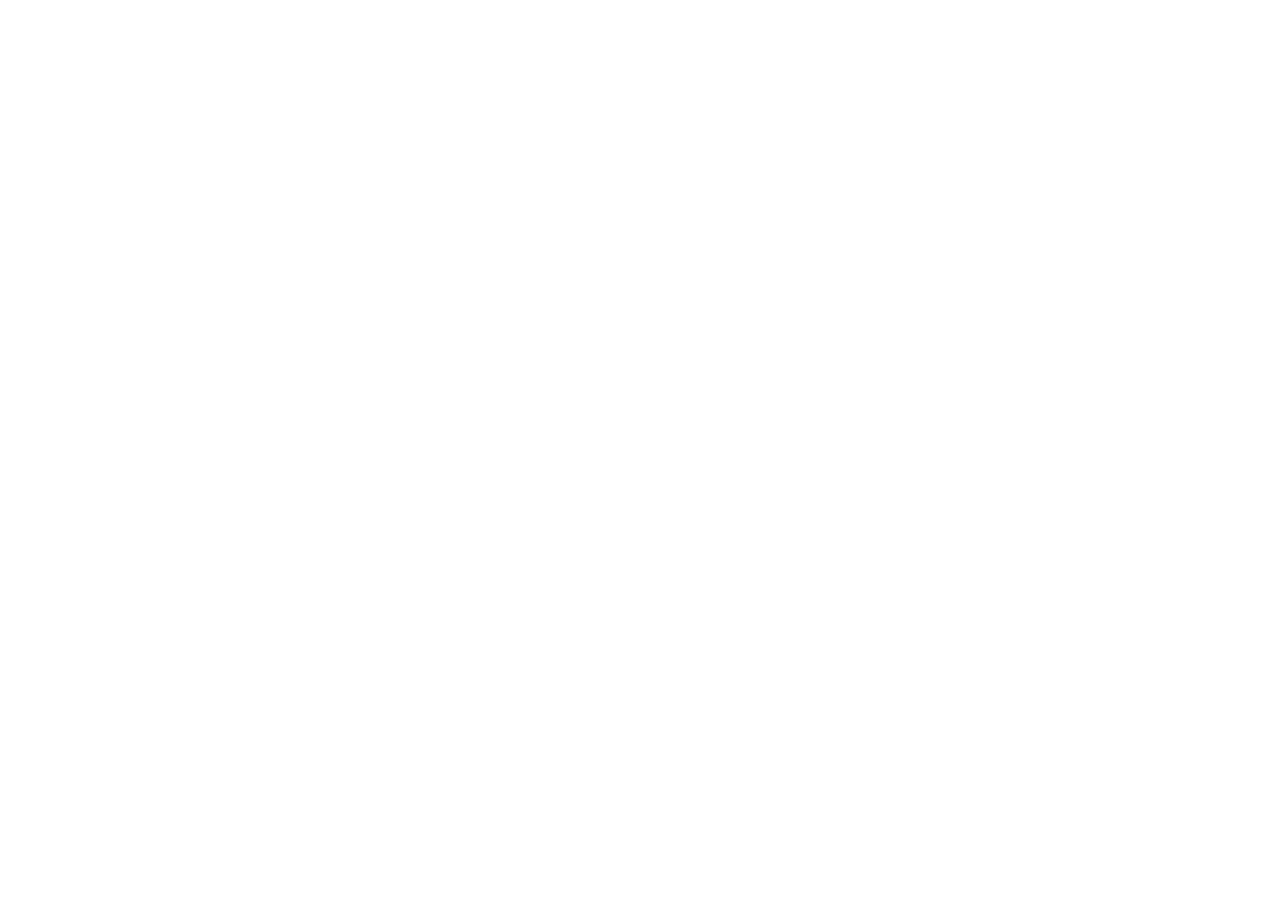
==== page/about.html @ e8436895 "tayyor fayl" ====
<!DOCTYPE html>
<html lang="en">
<head>
    <meta charset="UTF-8">
    <meta http-equiv="X-UA-Compatible" content="IE=edge">
    <meta name="viewport" content="width=device-width, initial-scale=1.0">
    <title>about</title>
    <link rel="stylesheet" href="../css/normalize.css">
    <link rel="stylesheet" href="../css/global.css">
    <link rel="stylesheet" href="../css/about.css">
</head>
<body>
    
</body>
</html>
---- css/global.css ----
/* barlow-regular - latin */
@font-face {
    font-display: swap;
    /* Check https://developer.mozilla.org/en-US/docs/Web/CSS/@font-face/font-display for other options. */
    font-family: 'Barlow';
    font-style: normal;
    font-weight: 400;
    src: url('../fonts/barlow-v12-latin-regular.woff2') format('woff2');
    /* Chrome 36+, Opera 23+, Firefox 39+, Safari 12+, iOS 10+ */
}

/* barlow-700 - latin */
@font-face {
    font-display: swap;
    /* Check https://developer.mozilla.org/en-US/docs/Web/CSS/@font-face/font-display for other options. */
    font-family: 'Barlow';
    font-style: normal;
    font-weight: 700;
    src: url('../fonts/barlow-v12-latin-700.woff2') format('woff2');
    /* Chrome 36+, Opera 23+, Firefox 39+, Safari 12+, iOS 10+ */
}
/* fraunces-900 - latin */
@font-face {
    font-display: swap;
    /* Check https://developer.mozilla.org/en-US/docs/Web/CSS/@font-face/font-display for other options. */
    font-family: 'Fraunces';
    font-style: normal;
    font-weight: 900;
    src: url('../fonts/fraunces-v31-latin-900.woff2') format('woff2');
    /* Chrome 36+, Opera 23+, Firefox 39+, Safari 12+, iOS 10+ */
}
*,*::after,*::before {
    margin: 0;
    padding: 0;
    box-sizing: border-box;
}
html {
    height: 100%;
}
a {
    text-decoration: none;
}
ul,ol {
    list-style: none;
}
h1 {
    margin: 0;
}
img {
    display: flex;
    object-fit: cover;
}
body {
    height: 100%;
    display: flex;
    flex-direction: column;
}
main {
    flex-grow: 1;
}
.container {
    width: 100%;
    max-width: 1340px;
    padding-left: 30px;
    padding-right: 30px;
    margin-left: auto;
    margin-right: auto;
}
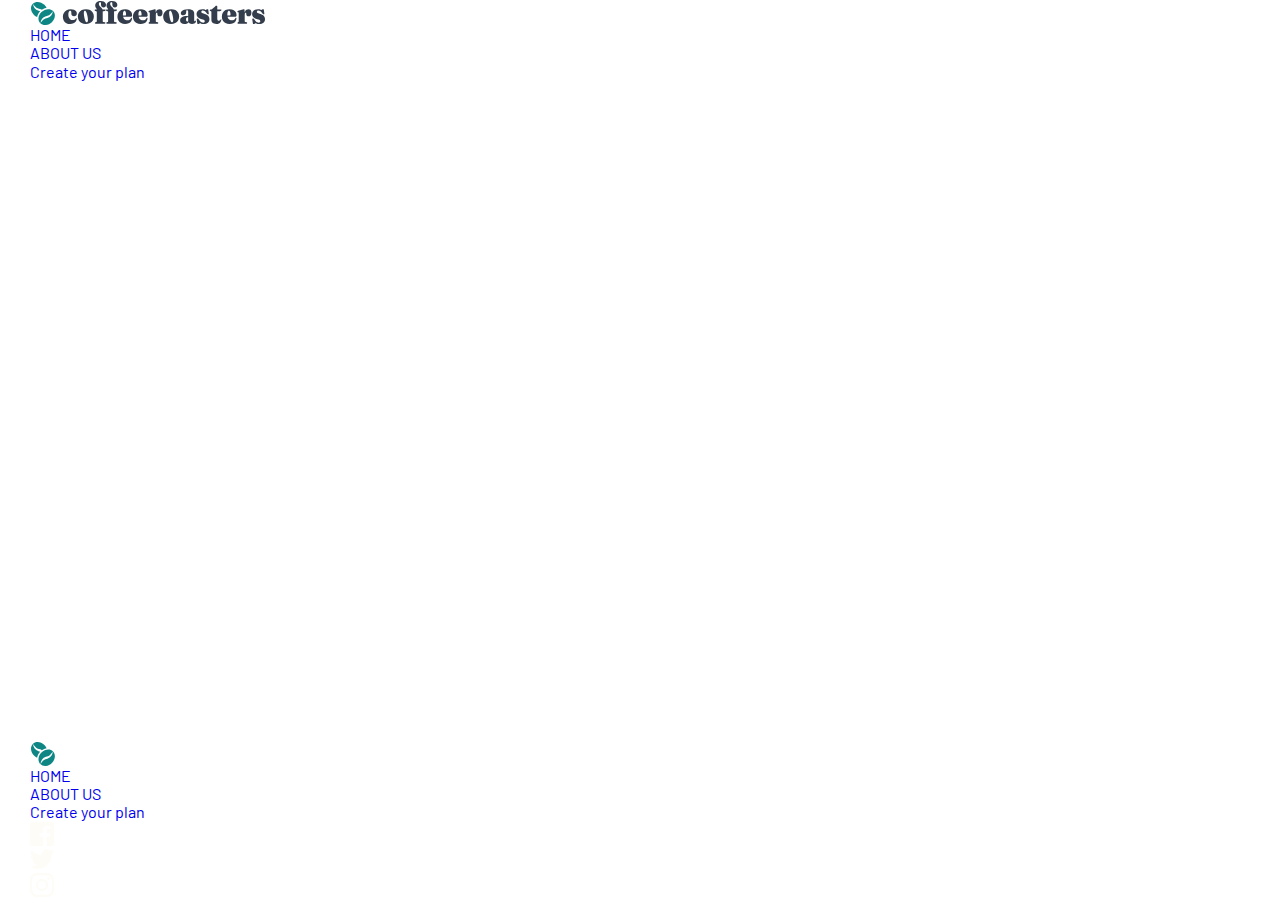
==== commit 36a40c93: "about" ====
--- a/page/about.html
+++ b/page/about.html
@@ -10,6 +10,69 @@
     <link rel="stylesheet" href="../css/about.css">
 </head>
 <body>
+    <div class="header">
+        <div class="header__container container">
+            <div class="site-logo">
+                <img class="site-logo__image" src="../image/shared/desktop/logo.svg" alt=" logo" width="236" height="26">
+            </div>
+            <div class="sitenav">
+                <ul class="sitenav_list">
+                    <li class="sitenav_item">
+                        <a class="sitenav_link " href="./index.html">HOME</a>
+                    </li>
+                    <li class="sitenav_item">
+                        <a class="sitenav_link " href="../page/about.html">ABOUT US</a>
+                    </li>
+                    <li class="sitenav_item">
+                        <a class="sitenav_link" href="../page/subscribe.html">Create your plan</a>
+                    </li>
     
+                </ul>
+            </div>
+        </div>
+    </div>
+    <main></main>
+    <div class="footer">
+        <div class="footer-container container">
+            <div class="site-logo footer-logo">
+                <img class="site-logo__image footer-logo__image" src="../image/shared/desktop/footer-logo.svg" alt=" logo"
+                    width="236" height="26">
+            </div>
+            <div class="sitenav footer-sitenav">
+                <ul class="sitenav_list">
+                    <li class="sitenav_item">
+                        <a class="sitenav_link " href="./index.html">HOME</a>
+                    </li>
+                    <li class="sitenav_item">
+                        <a class="sitenav_link " href="../page/about.html">ABOUT US</a>
+                    </li>
+                    <li class="sitenav_item">
+                        <a class="sitenav_link" href="../page/subscribe.html">Create your plan</a>
+                    </li>
+    
+                </ul>
+            </div>
+            <ul class="footer_socials-list">
+                <li class="footer_socials-item">
+                    <a class="footer_socials-link" href=""><svg xmlns="http://www.w3.org/2000/svg" width="24" height="24">
+                            <path fill="#FEFCF7"
+                                d="M22.675 0H1.325C.593 0 0 .593 0 1.325v21.351C0 23.407.593 24 1.325 24H12.82v-9.294H9.692v-3.622h3.128V8.413c0-3.1 1.893-4.788 4.659-4.788 1.325 0 2.463.099 2.795.143v3.24l-1.918.001c-1.504 0-1.795.715-1.795 1.763v2.313h3.587l-.467 3.622h-3.12V24h6.116c.73 0 1.323-.593 1.323-1.325V1.325C24 .593 23.407 0 22.675 0z" />
+                        </svg></a>
+                </li>
+                <li class="footer_socials-item">
+                    <a class="footer_socials-link" href=""><svg xmlns="http://www.w3.org/2000/svg" width="24" height="20">
+                            <path fill="#FEFCF7"
+                                d="M24 2.557a9.83 9.83 0 01-2.828.775A4.932 4.932 0 0023.337.608a9.864 9.864 0 01-3.127 1.195A4.916 4.916 0 0016.616.248c-3.179 0-5.515 2.966-4.797 6.045A13.978 13.978 0 011.671 1.149a4.93 4.93 0 001.523 6.574 4.903 4.903 0 01-2.229-.616c-.054 2.281 1.581 4.415 3.949 4.89a4.935 4.935 0 01-2.224.084 4.928 4.928 0 004.6 3.419A9.9 9.9 0 010 17.54a13.94 13.94 0 007.548 2.212c9.142 0 14.307-7.721 13.995-14.646A10.025 10.025 0 0024 2.557z" />
+                        </svg></a>
+                </li>
+                <li class="footer_socials-item">
+                    <a class="footer_socials-link" href=""><svg xmlns="http://www.w3.org/2000/svg" width="24" height="24">
+                            <path fill="#FEFCF7"
+                                d="M12 2.163c3.204 0 3.584.012 4.85.07 3.252.148 4.771 1.691 4.919 4.919.058 1.265.069 1.645.069 4.849 0 3.205-.012 3.584-.069 4.849-.149 3.225-1.664 4.771-4.919 4.919-1.266.058-1.644.07-4.85.07-3.204 0-3.584-.012-4.849-.07-3.26-.149-4.771-1.699-4.919-4.92-.058-1.265-.07-1.644-.07-4.849 0-3.204.013-3.583.07-4.849.149-3.227 1.664-4.771 4.919-4.919 1.266-.057 1.645-.069 4.849-.069zM12 0C8.741 0 8.333.014 7.053.072 2.695.272.273 2.69.073 7.052.014 8.333 0 8.741 0 12c0 3.259.014 3.668.072 4.948.2 4.358 2.618 6.78 6.98 6.98C8.333 23.986 8.741 24 12 24c3.259 0 3.668-.014 4.948-.072 4.354-.2 6.782-2.618 6.979-6.98.059-1.28.073-1.689.073-4.948 0-3.259-.014-3.667-.072-4.947-.196-4.354-2.617-6.78-6.979-6.98C15.668.014 15.259 0 12 0zm0 5.838a6.162 6.162 0 100 12.324 6.162 6.162 0 000-12.324zM12 16a4 4 0 110-8 4 4 0 010 8zm6.406-11.845a1.44 1.44 0 100 2.881 1.44 1.44 0 000-2.881z" />
+                        </svg></a>
+                </li>
+            </ul>
+        </div>
+
 </body>
 </html>--- a/css/global.css
+++ b/css/global.css
@@ -54,6 +54,7 @@
     height: 100%;
     display: flex;
     flex-direction: column;
+    font-family: 'Barlow';
 }
 main {
     flex-grow: 1;
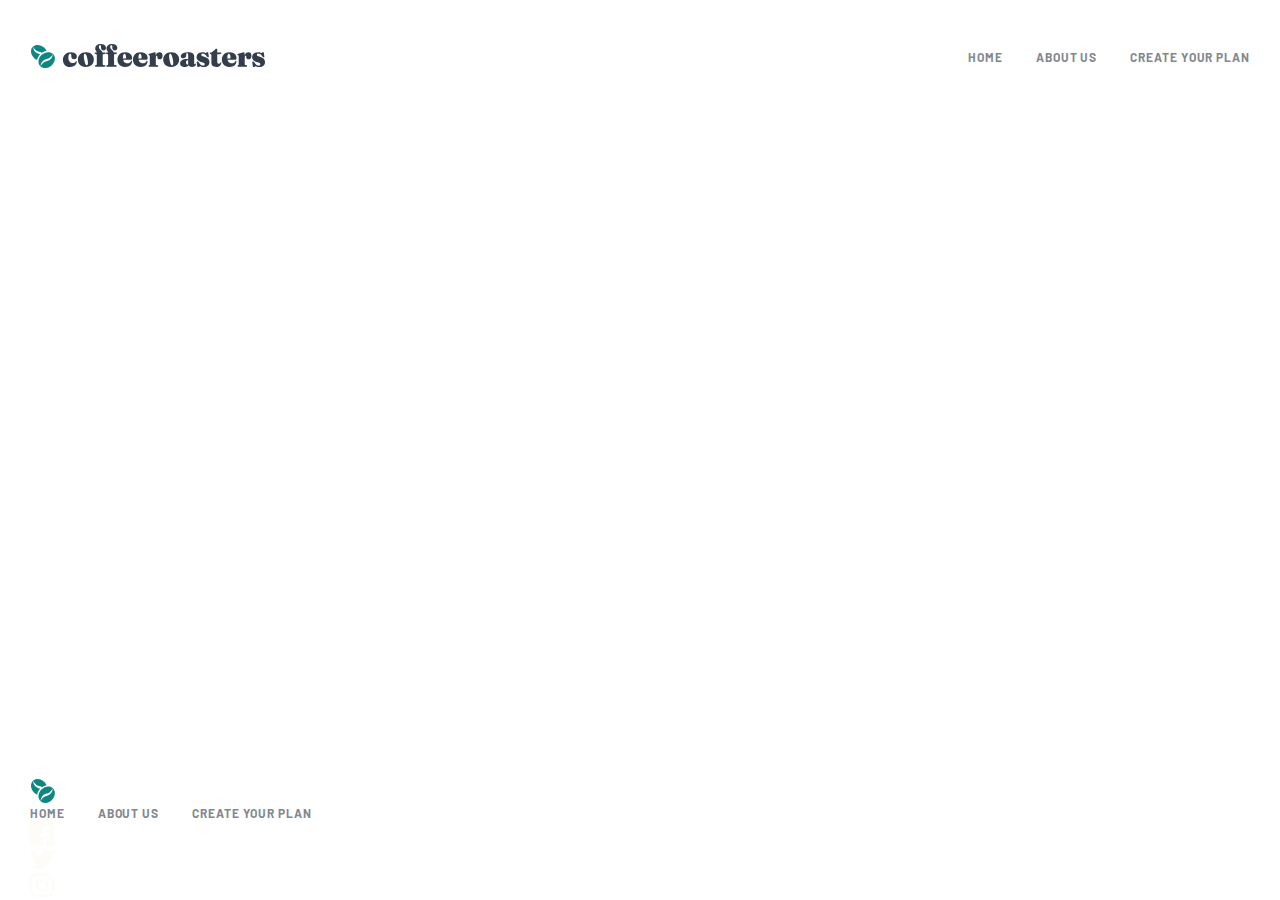
==== commit 2ed7a5b0: "header-hover" ====
--- a/page/about.html
+++ b/page/about.html
@@ -12,13 +12,13 @@
 <body>
     <div class="header">
         <div class="header__container container">
-            <div class="site-logo">
+            <a href="../index.html" class="site-logo">
                 <img class="site-logo__image" src="../image/shared/desktop/logo.svg" alt=" logo" width="236" height="26">
-            </div>
+            </a>
             <div class="sitenav">
                 <ul class="sitenav_list">
                     <li class="sitenav_item">
-                        <a class="sitenav_link " href="./index.html">HOME</a>
+                        <a class="sitenav_link " href="../index.html">HOME</a>
                     </li>
                     <li class="sitenav_item">
                         <a class="sitenav_link " href="../page/about.html">ABOUT US</a>
@@ -41,7 +41,7 @@
             <div class="sitenav footer-sitenav">
                 <ul class="sitenav_list">
                     <li class="sitenav_item">
-                        <a class="sitenav_link " href="./index.html">HOME</a>
+                        <a class="sitenav_link " href="../index.html">HOME</a>
                     </li>
                     <li class="sitenav_item">
                         <a class="sitenav_link " href="../page/about.html">ABOUT US</a>
--- a/css/global.css
+++ b/css/global.css
@@ -1,3 +1,23 @@
+/* VARIABELS */
+:root {
+    --dark-cyan: #0e8784;
+    --dark-grey-blue: #333d4b;
+    --pale-orange: #fdd6ba;
+    --light-cream-bg: #fefcf7;
+    --gray: #83888f;
+    --preferance-bg: #f4f1eb;
+    --button-hover: #66d2cf;
+    --button-disabeled: #e2dedb;
+
+    /* fonts */
+    --title-font-family: "Fraunces", sans-serif;
+    --main-font-family: "Barlow", sans-serif;
+}
+
+
+
+
+
 /* barlow-regular - latin */
 @font-face {
     font-display: swap;
@@ -43,6 +63,33 @@
 ul,ol {
     list-style: none;
 }
+h1,
+h2,
+h3,
+h4 {
+    font-family: var(--title-font-family);
+    font-weight: 900;
+}
+
+h1 {
+    font-size: 72px;
+    line-height: 72px;
+}
+
+h2 {
+    font-size: 40px;
+    line-height: 48px;
+}
+
+h3 {
+    font-size: 32px;
+    line-height: 36px;
+}
+
+h4 {
+    font-size: 24px;
+    line-height: 32px;
+}
 h1 {
     margin: 0;
 }
@@ -66,4 +113,45 @@
     padding-right: 30px;
     margin-left: auto;
     margin-right: auto;
-}+}
+.header {
+    padding: 43px 0;
+}
+/* header start */
+.header__container {
+    display: flex;
+    justify-content: space-between;
+    align-items: center;
+}
+
+
+.site-logo {
+    transition: 0.3s;
+}
+.site-logo:hover {
+    opacity: 0.8;
+}
+
+
+.sitenav {}
+
+.sitenav_list {
+    display: flex;
+    gap: 33px;
+}
+
+.sitenav_item {}
+
+.sitenav_link {
+    color: var(--gray);
+    font-size: 12px;
+        font-weight: 700;
+        line-height: 15px;
+        letter-spacing: 0.923px;
+        text-transform: uppercase;
+        transition: 0.4s;
+}
+.sitenav_link:hover {
+    color: var(--dark-grey-blue);
+}
+/* header end */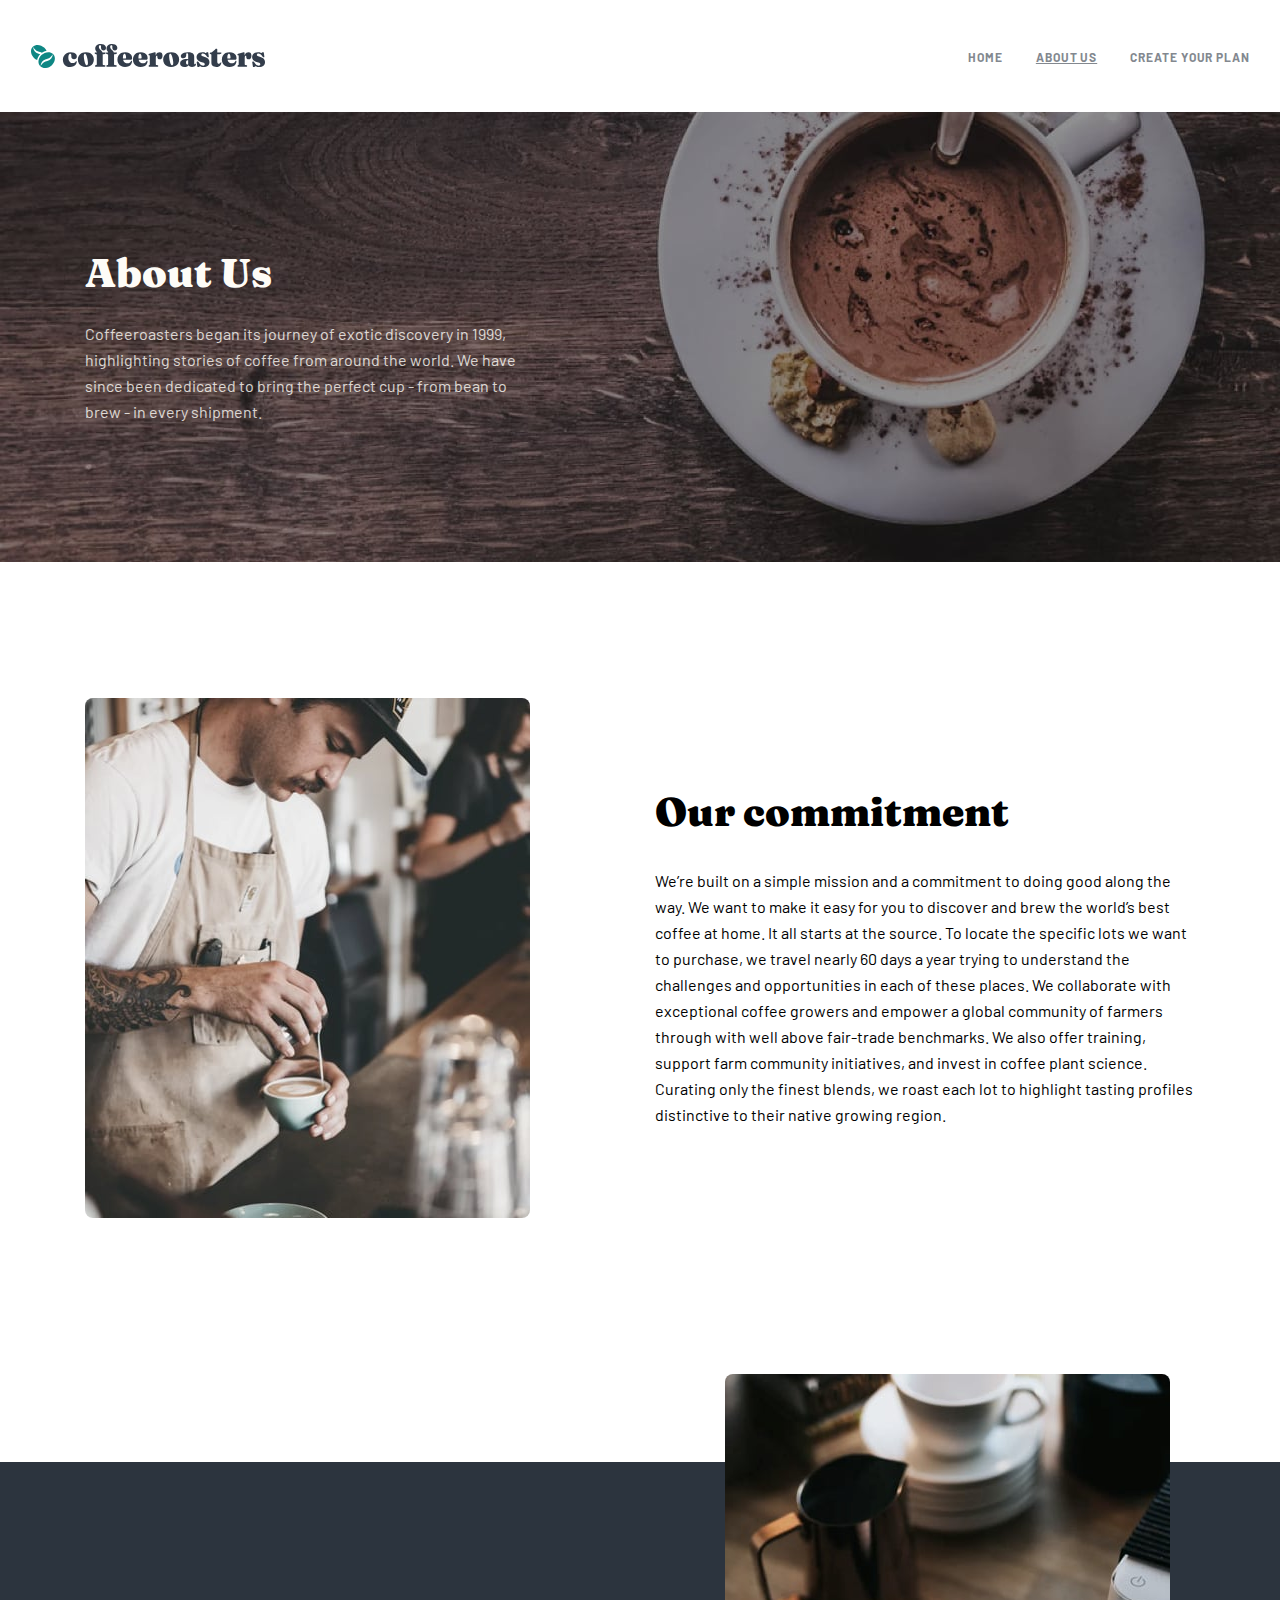
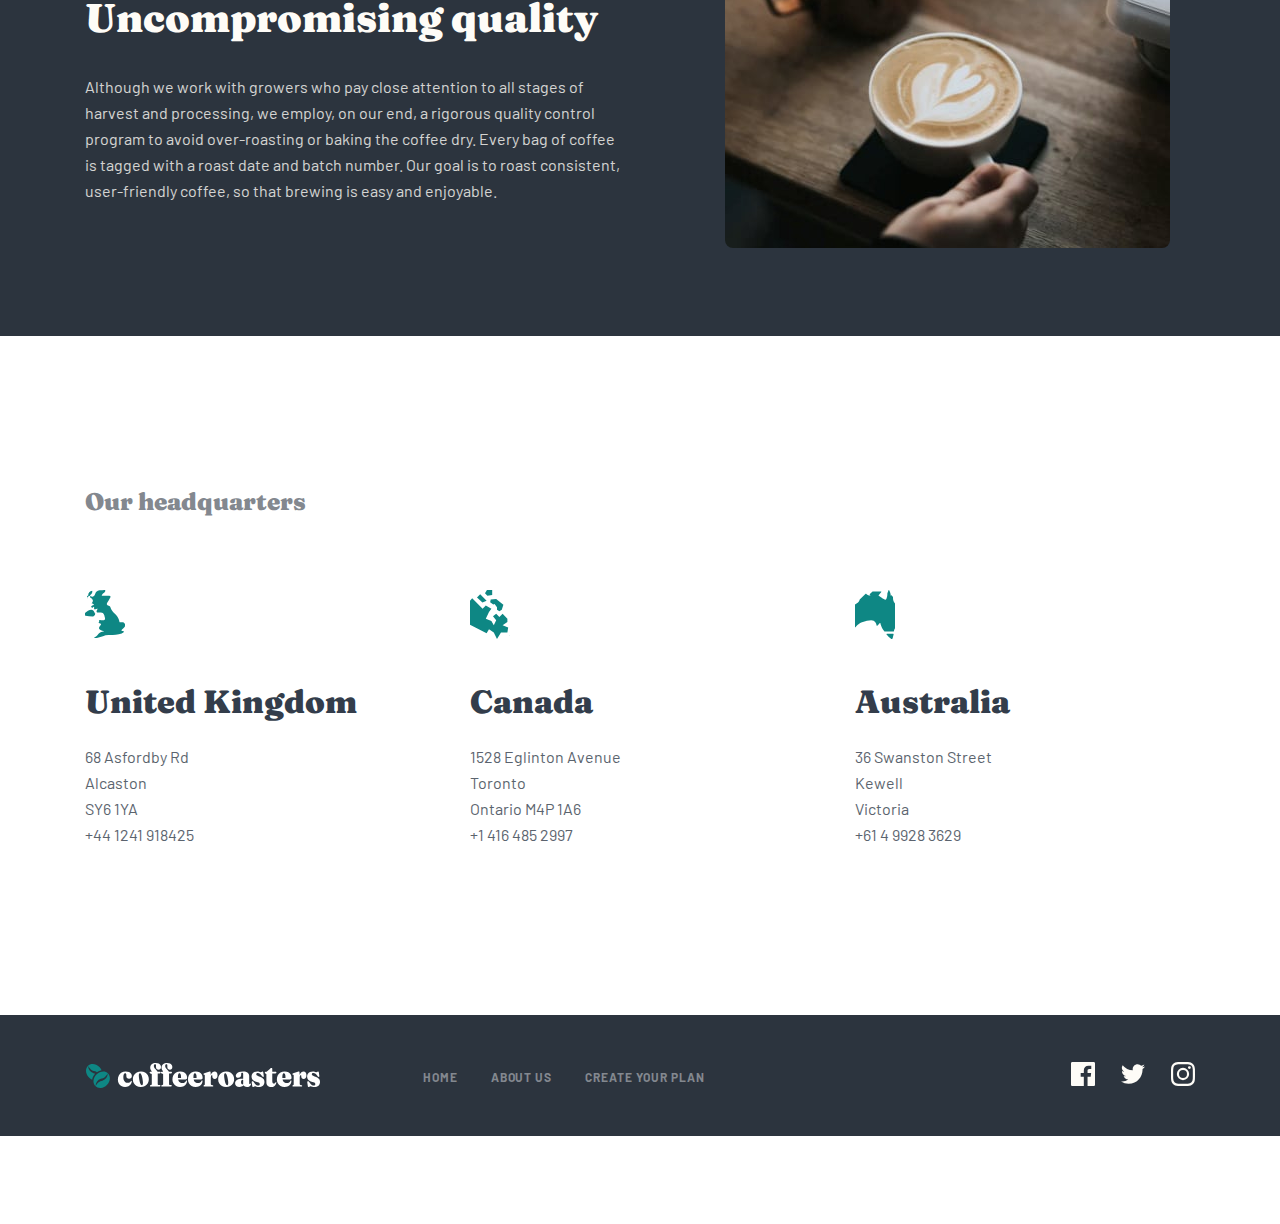
==== commit db5cabd3: "about added" ====
--- a/page/about.html
+++ b/page/about.html
@@ -21,17 +21,88 @@
                         <a class="sitenav_link " href="../index.html">HOME</a>
                     </li>
                     <li class="sitenav_item">
-                        <a class="sitenav_link " href="../page/about.html">ABOUT US</a>
+                        <a class="sitenav_link" id="active" href="./about.html">ABOUT US</a>
                     </li>
                     <li class="sitenav_item">
-                        <a class="sitenav_link" href="../page/subscribe.html">Create your plan</a>
+                        <a class="sitenav_link" href="./subscribe.html">Create your plan</a>
                     </li>
     
                 </ul>
             </div>
         </div>
     </div>
-    <main></main>
+    <main class="main">
+         <section class="hero">
+            <div class="main-hero container">
+                      <div class="hero-content">
+                            <h2 class="hero-titel">About Us</h2>
+                             <p class="hero-description">Coffeeroasters began its journey of exotic discovery in 1999, highlighting stories of
+                             coffee from around the world. We
+                              have since been dedicated to bring the perfect cup -    from bean to brew - in every shipment.</p>
+                       </div>
+        </div>
+    </section>
+    <section class="collection-container container">
+          <img class="collection-image" src="../image/about/desktop/image-commitment.jpg" alt="rasm bor" width="445" height="520">
+          <div class="collection-box">
+            <h2 class="collection-title">Our commitment</h2>
+            <p class="collection-lead">We’re built on a simple mission and a commitment to doing good along the way. We want to make it easy for you to
+            discover and brew the world’s best coffee at home. It all starts at the source. To locate the specific lots we want to
+            purchase, we travel nearly 60 days a year trying to understand the challenges and opportunities in each of these places.
+            We collaborate with exceptional coffee growers and empower a global community of farmers through with well above
+            fair-trade benchmarks. We also offer training, support farm community initiatives, and invest in coffee plant science.
+            Curating only the finest blends, we roast each lot to highlight tasting profiles distinctive to their native growing
+            region.</p>
+          </div>
+    </section>
+    <section class="project">
+            <div class="project-container container">
+                <div class="project-box">
+                    <h2 class="project-title">Uncompromising quality</h2>
+                    <p class="project-description">Although we work with growers who pay close attention to all stages of harvest and processing, we employ, on our end, a
+                    rigorous quality control program to avoid over-roasting or baking the coffee dry. Every bag of coffee is tagged with a
+                    roast date and batch number. Our goal is to roast consistent, user-friendly coffee, so that brewing is easy and
+                    enjoyable.</p>
+                </div>
+                <img class="project-img" src="../image/about/desktop/image-quality.jpg" alt="" width="445" height="474">
+            </div>
+    </section>
+    <section class="cta">
+              <div class="cta-container container">
+                <h4 class="cta_container_title">
+                    Our headquarters
+                </h4>
+                <div class="cta-enter">
+                    <div class="cta-box">
+                        <img class="cta-box_img" src="../image/about/desktop/illustration-uk.svg" alt="" width="40" height="49">
+                        <h3 class="cta-box_title">United Kingdom</h3>
+                        <p class="cta-box_description">68 Asfordby Rd
+                         <br> Alcaston <br>
+                        SY6 1YA <br>
+                        +44 1241 918425</p>
+                    </div>
+                    <div class="cta-box">
+                        <img class="cta-box_img" src="../image/about/desktop/illustration-canada.svg" alt="" width="40" height="49">
+                        <h3 class="cta-box_title">Canada</h3>
+                        <p class="cta-box_description">1528 Eglinton Avenue <br>
+                        Toronto <br>
+                        Ontario M4P 1A6 <br>
+                        +1 416 485 2997
+                        </p>
+                    </div>
+                    <div class="cta-box">
+                        <img class="cta-box_img" src="../image/about/desktop/illustration-australia.svg" alt="" width="40" height="49">
+                        <h3 class="cta-box_title">Australia</h3>
+                        <p class="cta-box_description">36 Swanston Street <br>
+                        Kewell <br>
+                        Victoria <br>
+                        +61 4 9928 3629
+                        </p>
+                    </div>
+                </div>
+              </div>
+    </section>
+    </main>
     <div class="footer">
         <div class="footer-container container">
             <div class="site-logo footer-logo">
@@ -44,10 +115,10 @@
                         <a class="sitenav_link " href="../index.html">HOME</a>
                     </li>
                     <li class="sitenav_item">
-                        <a class="sitenav_link " href="../page/about.html">ABOUT US</a>
+                        <a class="sitenav_link " href="./about.html">ABOUT US</a>
                     </li>
                     <li class="sitenav_item">
-                        <a class="sitenav_link" href="../page/subscribe.html">Create your plan</a>
+                        <a class="sitenav_link" href="./subscribe.html">Create your plan</a>
                     </li>
     
                 </ul>
--- a/css/global.css
+++ b/css/global.css
@@ -8,6 +8,7 @@
     --preferance-bg: #f4f1eb;
     --button-hover: #66d2cf;
     --button-disabeled: #e2dedb;
+    --footer-bg:#2C343E;
 
     /* fonts */
     --title-font-family: "Fraunces", sans-serif;
@@ -57,6 +58,10 @@
 html {
     height: 100%;
 }
+#active {
+    text-decoration: underline;
+}
+
 a {
     text-decoration: none;
 }
@@ -133,7 +138,6 @@
 }
 
 
-.sitenav {}
 
 .sitenav_list {
     display: flex;
@@ -154,4 +158,49 @@
 .sitenav_link:hover {
     color: var(--dark-grey-blue);
 }
-/* header end */+/* header end */
+
+/* footer */
+.footer-container {
+   background-color: var(--footer-bg);
+   margin-bottom: 88px;
+   display: flex;
+   align-items: center;
+   padding: 47px 85px;
+}
+
+
+
+.footer-logo {
+    margin-right: 102px;
+    transition: 0.5s;
+}
+.footer-logo:hover {
+    opacity: 0.6;
+}
+
+
+
+
+.footer-sitenav {
+    margin-right: auto;
+}
+.footer-sitenav .sitenav_link:hover {
+    color: #ffff;
+}
+
+
+.footer_socials-list {
+    display: flex;
+    gap: 26px;
+    align-items: center;
+    justify-content: center;
+}
+
+.footer_socials-link svg path {
+    transition: 0.3s;
+}
+
+.footer_socials-link svg path:hover  {
+    fill:var(--pale-orange)
+}--- a/css/about.css
+++ b/css/about.css
@@ -0,0 +1,128 @@
+
+ .main-hero {
+    background-image: url("../image/about/desktop/image-hero-whitecup.jpg");
+    object-position: center;
+    background-repeat: no-repeat;
+    background-size: cover;
+    width: 1280px;
+    padding: 137px 85px;
+ }
+
+ .hero-titel {
+    font-size: 40px;
+    color: var(--light-cream-bg);
+    margin-bottom: 24px;
+ }
+
+ .hero-description {
+   width: 444px;
+   color: var(--light-cream-bg);
+   line-height: 26px;
+   opacity: 0.8;
+ }
+
+ .collection-container {
+   display: flex;
+   margin-top: 136px;
+   padding: 0 85px;
+   align-items: center;
+   gap: 125px;
+ }
+ .collection-image {
+   border-radius: 8px;
+   width: 445px;
+   height: 520px;
+ }
+
+ 
+
+ .collection-box {
+   width: 539px;
+ }
+
+ .collection-title {
+   margin-bottom: 32px;
+ }
+
+ .collection-lead {
+   line-height: 26px;
+ }
+
+ 
+
+ .project-container {
+   background-color: var(--footer-bg);
+   width: 1280px;
+   display: flex;
+   padding: 88px 85px;
+   gap: 100px;
+   align-items: center;
+   margin-top: 244px;
+ }
+
+
+ .project-box {
+   width: 540px;
+
+ }
+
+ .project-title {
+   color: var(--light-cream-bg);
+   margin-bottom: 32px;
+ }
+
+ .project-description {
+   color: var(--light-cream-bg);
+   line-height: 26px;
+   opacity: 0.8;
+ }
+
+ .project-img {
+   width: 445px;
+   height: 474px;
+   border-radius: 8px;
+   margin-top: -176px;
+ }
+
+
+
+
+
+ .cta-container {
+       padding:  0 85px;
+       display: flex;
+       flex-direction: column;
+       gap: 72px;
+       margin-top: 150px;
+       margin-bottom: 167px;
+ }
+ .cta_container_title {
+   color: #83888F;
+   line-height: 32px;
+ }
+
+
+ .cta-enter {
+     display: flex;
+     gap: 100px;
+ }
+
+ .cta-box {
+   width: 285px;
+ }
+
+ .cta-box_img {
+   margin-bottom: 45px;
+ }
+
+ .cta-box_title {
+   margin-bottom: 24px;
+     color: var(--dark-grey-blue);
+ }
+
+ .cta-box_description {
+   color: var(--dark-grey-blue);
+   opacity: 0.8;
+   line-height: 26px;
+
+ }